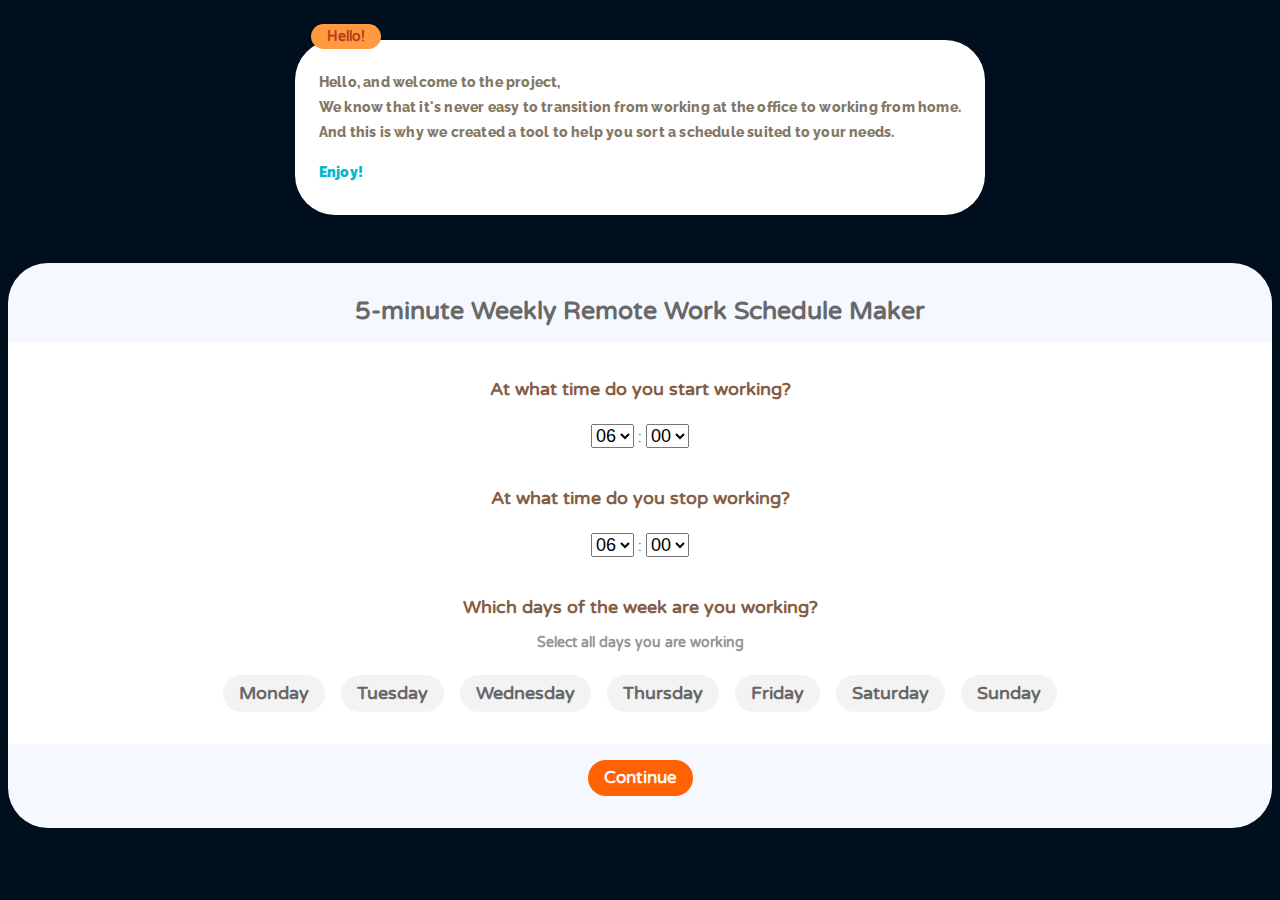
==== index.html @ c86da485 "hour placeholder" ====
<!doctype html>

<html lang="en">

<head>
  <meta charset="utf-8">
  <meta name="viewport" content="width=device-width, initial-scale=1">
  <title>Schedule Generator</title>
  <meta name="description" content="AI-Generated schedule - COVID-19 edition">
  <meta name="author" content="cjaimes - gsmets">
  <meta name="theme-color" content="#def2d9">
  <link rel="stylesheet" href="css/styles.css">
</head>


<body id="body">

    <div class="dialog-box">
        <h2 class="dialog-box__name">Hello!</h2>
        <p>Hello, and welcome to the project,<br>
            We know that it's never easy to transition from working at the office to working from home.<br>
            And this is why we created a tool to help you sort a schedule suited to your needs.
        </p>
        <p><b>Enjoy!</b></p>
    </div>
    <!-- CREATE YOUR SCHEDULE square starts here -->
    <div class="phone">
        <h1>5-minute Weekly Remote Work Schedule Maker</h1>
        <div class="phone-center">

            <form id="form_1">

                <!-- QUESTION 1 -->

                <div class="form__row">
                    <h6 class="start_work_question">At what time do you start working?</h6>
                    <div class="hourInput">
                        <select id="startwork-h" class="selectHours" name="hours">
                            <!-- This HTML is filled by makeHourInputs() -->
                        </select>
                        :
                        <select id="startwork-m" class="selectMinutes" name="minutes">
                            <!-- This HTML is filled by makeHourInputs() -->
                        </select>
                    </div>

                </div>
        
                <!-- QUESTION 2 -->

                <div class="form__row">
                    <h6>At what time do you stop working?</h6>
                    <div class="hourInput">
                        <select id="stopwork-h" class="selectHours" name="hours">
                            <!-- This HTML is filled by makeHourInputs() -->
                        </select>
                        :
                        <select id="stopwork-m" class="selectMinutes" name="minutes">
                            <!-- This HTML is filled by makeHourInputs() -->
                        </select>
                    </div>
                </div>
        
                <!-- QUESTION 3 -->

                <div class="form__row">
                    <h6>Which days of the week are you working?</h6>
                    <div class="input__group">
                        <label for="">Select all days you are working</label>
                        <div class="input__checkbox-buttons">
                            <input type="checkbox" id="workDay0" name="weekDay">
                            <label for="workDay0">Monday</label>
                            <input type="checkbox" id="workDay1" name="weekDay">
                            <label for="workDay1">Tuesday</label>
                            <input type="checkbox" id="workDay2" name="weekDay">
                            <label for="workDay2">Wednesday</label>
                            <input type="checkbox" id="workDay3" name="weekDay">
                            <label for="workDay3">Thursday</label>
                            <input type="checkbox" id="workDay4" name="weekDay">
                            <label for="workDay4">Friday</label>
                            <input type="checkbox" id="workDay5" name="weekDay">
                            <label for="workDay5">Saturday</label>
                            <input type="checkbox" id="workDay6" name="weekDay">
                            <label for="workDay6">Sunday</label>
                        </div>
                    </div>
                </div>
            </form>
            <!-- The form_2 below is displayed by nextStep() function when the button is clicked (and form_1 above is hidden) -->

            <form id="form_2" style="display: none">

                <!-- QUESTION 1 -->

                <div class="form__row">
                    <h6 class="start_work_question">At what time do you wake-up?</h6>
                    <div class="hourInput">
                        <select id="wakeup-h" class="selectHours" name="hours">
                            <!-- This HTML is filled by makeHourInputs() -->
                        </select>
                        :
                        <select id="wakeup-m" class="selectMinutes" name="minutes">
                            <!-- This HTML is filled by makeHourInputs() -->
                        </select>
                    </div>

                </div>
        
                <!-- QUESTION 2 -->

                <div class="form__row">
                    <h6>...And go to sleep?</h6>
                    <div class="hourInput">
                        <select id="tosleep-h" class="selectHours" name="hours">
                            <!-- This HTML is filled by makeHourInputs() -->
                        </select>
                        :
                        <select id="tosleep-m" class="selectMinutes" name="minutes">
                            <!-- This HTML is filled by makeHourInputs() -->
                        </select>
                    </div>
                </div>
            </form>


            <!-- Final result below is displayed by finalResult() when the finish button is clicked (and previous form is hidden) -->
            <div id='finalResult' style="display: none">
                <div id="weekdays">
                    <p>Monday</p>
                    <p>Tuesday</p>
                    <p>Wednesday</p>
                    <p>Thursday</p>
                    <p>Friday</p>
                    <p>Saturday</p>
                    <p>Sunday</p>
                </div>
                <div id="weekCalendar">
                </div>
            </div>
        </div>
     <button type="button" id="next-button" class="button" name="action">Continue</button>

     <div id="overlay" class="overlay-all overlay">
        <div id="over-square" class="overlay-all over-text">
            <p id="over-hour">-- : -- - --:--</p>
            <p id="over-text" class="overlay-all over-text">Coucou!</p>
        </div>
     </div>
     <script type="text/javascript" src="js/schedule.js"></script>
     <script type="text/javascript" src="js/front.js"></script>
</body>
</html>
---- css/styles.css ----
@import url('https://fonts.googleapis.com/css2?family=Raleway:wght@800&family=Varela+Round&display=swap');

html {
  font-size: 14px;
  background: #000F1E;
  background-size: 30px 30px;
  background-position: 0 0, 15px 15px;

}

body {
  display: flex;
  flex-direction: column;
  align-items: center;
  justify-content: center;
  font-family: 'Varela Round', sans-serif;
}

h1 {
  text-align: center;
  font-size: 1.8rem;
}

h2 {
  text-align: center;
  font-size: 1.6rem;
}

.phone {
  width: 100%;
  max-width: 1400px;
  box-sizing: border-box;
  margin: 16px auto;
  border-radius: 40px;
  padding: 16px 0px;
  padding-bottom: 16px;
  background: #F5F8FF;
  color: #686868;
  overflow: hidden;
  box-shadow: 0 1px 3px rgba(0, 0, 0, 0.06), 0 1px 2px rgba(0, 0, 0, 0.08);
}

.phone-center {
  background: white;
  display: flex;
  flex-direction: column;
  align-items: center;
}

form {
    margin-top: 2em;
}

.dialog-box {
  background: white;
  box-sizing: border-box;
  padding: 16px 24px;
  margin: 32px auto;
  position: relative;
  border-radius: 40px;
  max-width: 800px;
  box-shadow: 0 1px 3px rgba(0, 0, 0, 0.06), 0 1px 2px rgba(0, 0, 0, 0.08);
}

.dialog-box-lng {
  text-align: center;
}

.dialog-box-lng p,
.dialog-box-lng select {
  display: inline;
}

.dialog-box-lng select {
  font-size: 1rem;
  padding: 4px;
  font-weight: bold;
  border-radius: 4px;
  border-color: #DEF2D9;
  color: #837865;
  cursor: pointer;
  
}

.dialog-box-lng select:hover {
  background-color: #EBFEFD;
  border-color: #5ECEDB;
  box-shadow: 0 2px 4px rgba(0, 0, 0, 0.16);
}

.dialog-box-lng select:focus {
  outline: none;
}

.dialog-box p {
  font-family: 'Raleway', sans-serif;
  font-weight: 800;
  font-size: 1rem;
  color: #837865;
  letter-spacing: 0.2px;
  line-height: 1.8rem;
}

.dialog-box b,
.dialog-box a {
  color: #0AB5CD;
  
}

.dialog-box i {
  font-style: normal;
  color: #aaa;
}

.dialog-box a:hover {
  color: #5ECEDB
}

.dialog-box .dialog-box__name {
  position: absolute;
  left: 16px;
  top: -28px;
  font-size: 1rem;
  color: #BA3B1F;
  padding: 4px 16px;
  background: #FF9A40;
  border-radius: 40px;
}

.input__form {
  background: white;
  display: flex;
  flex-direction: column;
  padding: 16px;
  align-items: center;
}

.form__row {
  display: flex;
  flex-wrap: wrap;
  margin-bottom: 16px;
  justify-content: center;
  align-items: center;
}

.form__row h6 {
  width: 100%;
  display: block;
  font-weight: 800;
  font-size: 1.25rem;
  margin: 8px auto;
  color: #845E44;
  text-align: center;
}

.form__flex-wrap {
  margin-top: 8px;
  display: flex;
  flex-wrap: wrap;
  width: 100%;
  max-width: 1080px;
  justify-content: center;
}

.input__group {
  display: flex;
  flex-direction: column;
  margin: 8px;
  align-items: center;
}

.input__group label {
  font-size: 1rem;
  font-weight: bold;
  margin-bottom: 8px;
  opacity: 0.7;
  text-align: center;
}

.form__flex-wrap .input__group label {
  margin-left: 0px;
  margin-bottom: 8px;
}

.input__form i {
  text-align: center;
  display: block;
  font-style: normal;
  color: #aaa;
  font-size: 0.9rem;
  margin: 8px auto;
}

.input__form>.form__row input {
  margin: 0px auto;
}

input {
  border: 0px solid white;
  border-radius: 40px;
  padding: 8px 16px;
  font-size: 1.25rem;
  font-family: inherit;
  color: inherit;
  font-weight: bold;
  
  margin: 8px 0px;
}

input[type=number]:placeholder-shown {
  background: #f3f3f3;
}

input[type=number]:not(:placeholder-shown) {
  background: transparent;
  color: #0AB5CD;
}

input[type=number]:placeholder-shown:hover {
  cursor: pointer;
  transform: scale(1.1);
  transition: 0.2s all;
  box-shadow: 0 1px 6px rgba(0, 0, 0, 0.05), 0 3px 6px rgba(0, 0, 0, 0.09);
}

input[type=number]:focus {
  outline: none;
  transform: scale(1.1);
  transition: 0.2s all;
  background: white;
  box-shadow: 0 1px 6px rgba(0, 0, 0, 0.05), 0 3px 6px rgba(0, 0, 0, 0.09);
}

input[type=number]:focus::placeholder {
  opacity: 0;
}

input[type=number] {
  width: 60px;
  text-align: center;
}

input[type=number]:disabled {
  background: inherit;
}

input[type=number]:disabled:hover {
  box-shadow: none;
  transform: none;
  cursor: default;
}

input::-webkit-outer-spin-button,
input::-webkit-inner-spin-button {
  -webkit-appearance: none;
  margin: 0;
}

input[type=number] {
  -moz-appearance: textfield;
}

.input__radio-buttons {
  display: flex;
  flex-wrap: wrap;
  justify-content: center;
  margin-top: 8px;
}

.input__radio-buttons input[type=radio] {
  display: none;
}

.input__radio-buttons input[type="radio"]+label {
  opacity: 1;
  border: none;
  border-radius: 40px;
  background: #F3F3F3;
  padding: 8px 16px;
  font-size: 1.25rem;
  font-family: inherit;
  font-weight: bold;
  
  margin: 8px;
}

.input__radio-buttons input[type="radio"]:not(:checked)+label:hover {
  cursor: pointer;
  background: #F5F8FF;
  transform: scale(1.1);
  transition: 0.2s all;
  box-shadow: 0 1px 6px rgba(0, 0, 0, 0.05), 0 3px 6px rgba(0, 0, 0, 0.09);
}

.input__radio-buttons input[type="radio"]:checked+label {
  background: #0AB5CD;
  color: #FFF;
}

.input__checkbox-buttons {
  display: flex;
  flex-wrap: wrap;
  justify-content: center;
  margin-top: 8px;
}

.input__checkbox-buttons input[type=checkbox] {
  display: none;
}

.input__checkbox-buttons input[type="checkbox"]+label {
  opacity: 1;
  border: none;
  border-radius: 40px;
  background: #F3F3F3;
  padding: 8px 16px;
  font-size: 1.25rem;
  font-family: inherit;
  font-weight: bold;
  
  margin: 8px;
}

.input__checkbox-buttons input[type="checkbox"]:not(:checked)+label:hover {
  cursor: pointer;
  background: #F5F8FF;
  transform: scale(1.1);
  transition: 0.2s all;
  box-shadow: 0 1px 6px rgba(0, 0, 0, 0.05), 0 3px 6px rgba(0, 0, 0, 0.09);
}

.input__checkbox-buttons input[type="checkbox"]:checked+label {
  background: #0AB5CD;
  color: #FFF;
}

.button {
  color: #fff9f9;
  font-family: inherit;
  font-weight: bold;
  padding: 8px 16px;
  border-width: 0px;
  border-radius: 40px;
  background: #ff6202;
  font-size: 1.2rem;
  
  position: relative;
  margin: 16px auto;
  display: block;
}

.selectHours,
.selectMinutes {
  margin: 16px auto;
}

.button:hover {
  transform: scale(1.1);
  cursor: pointer;
  opacity: 1;
  box-shadow: 0 1px 6px rgba(0, 0, 0, 0.05), 0 3px 6px rgba(0, 0, 0, 0.09);
  transition: 0.2s all;
}

button:focus {outline:0;}

select:focus {outline:0;}

.button.button--reset {
  color: #E45B5B;
}

select {
  font-size: large;
}

.day, #weekdays p {
  width: calc(100% / 7);
  min-width: 77px;
}

#weekdays p {
  text-align: center;
  font-family: 'Raleway', sans-serif;
  font-weight: 800;
  font-size: 1rem;
  color: #837865;
}

.day:not(:last-child) {
  border-right: 1px solid white;
}

.hour {
  width: 100%;
}

.minutes {
  box-sizing: border-box;
  width: 100%;
  min-width: 77px;
  text-align: center;
  height: calc(1000px / 36);
}

.minutes p {
  margin: 0px;
  height: 0px;
  margin-block-end: 0;
  margin-block-start: 0;
  text-align: center;
  padding: 4px 0px;
  font-family: 'Varela Round', sans-serif;
  font-weight: 800;
  font-size: 1rem;
  color: #4f5858;
}

#finalResult {
  align-items: center;
  width: 80%;
}

#weekCalendar {
  display: flex;
  border-radius: 5px;
  width: 100%;
  min-width: 550px;
  border: 1px solid rgb(77, 77, 77);
}
#weekdays {
  display: flex;
}

.task5 {
  background-color: orange;
}

.task2 {
  background-color: lightblue;
}

.task3 {
  background-color: lightpink;
}

.task9 {
  background-color: lightgreen;
}

.task8 {
  background-color: lightcoral;
}

.topExt:not(.task1) {
  border-top-left-radius: 5px;
  border-top-right-radius: 5px;
  border-top: 1px solid white;
}

.botExt:not(.task1) {
  border-bottom-left-radius: 5px;
  border-bottom-right-radius: 5px;
  border-bottom: 1px solid white;
}

#overlay {
  position: fixed; /* Sit on top of the page content */
  display: none; /* Hidden by default */
  width: 100%; /* Full width (cover the whole page) */
  height: 100%; /* Full height (cover the whole page) */
  top: 0;
  left: 0;
  right: 0;
  bottom: 0;
  background-color: rgba(0,0,0,0.5); /* Black background with opacity */
  z-index: 2; /* Specify a stack order in case you're using a different order for other elements */
  cursor: pointer; /* Add a pointer on hover */
}

#overlay p {
  text-align: center;
  border-radius: 10px;
  position: absolute;
  width: 50%;
  top: auto;
  left: 50%;
  font-size: 50px;
  color: rgb(36, 36, 36);
  transform: translate(-50%,-50%);
  -ms-transform: translate(-50%,-50%);
}

#over-square{
  vertical-align: top;
  text-align: center;
  border-radius: 10px;
  position: absolute;
  width: 50%;
  height: 40%;
  top: 50%;
  left: 50%;
  font-size: 50px;
  color: rgb(36, 36, 36);
  transform: translate(-50%,-50%);
  -ms-transform: translate(-50%,-50%);
}
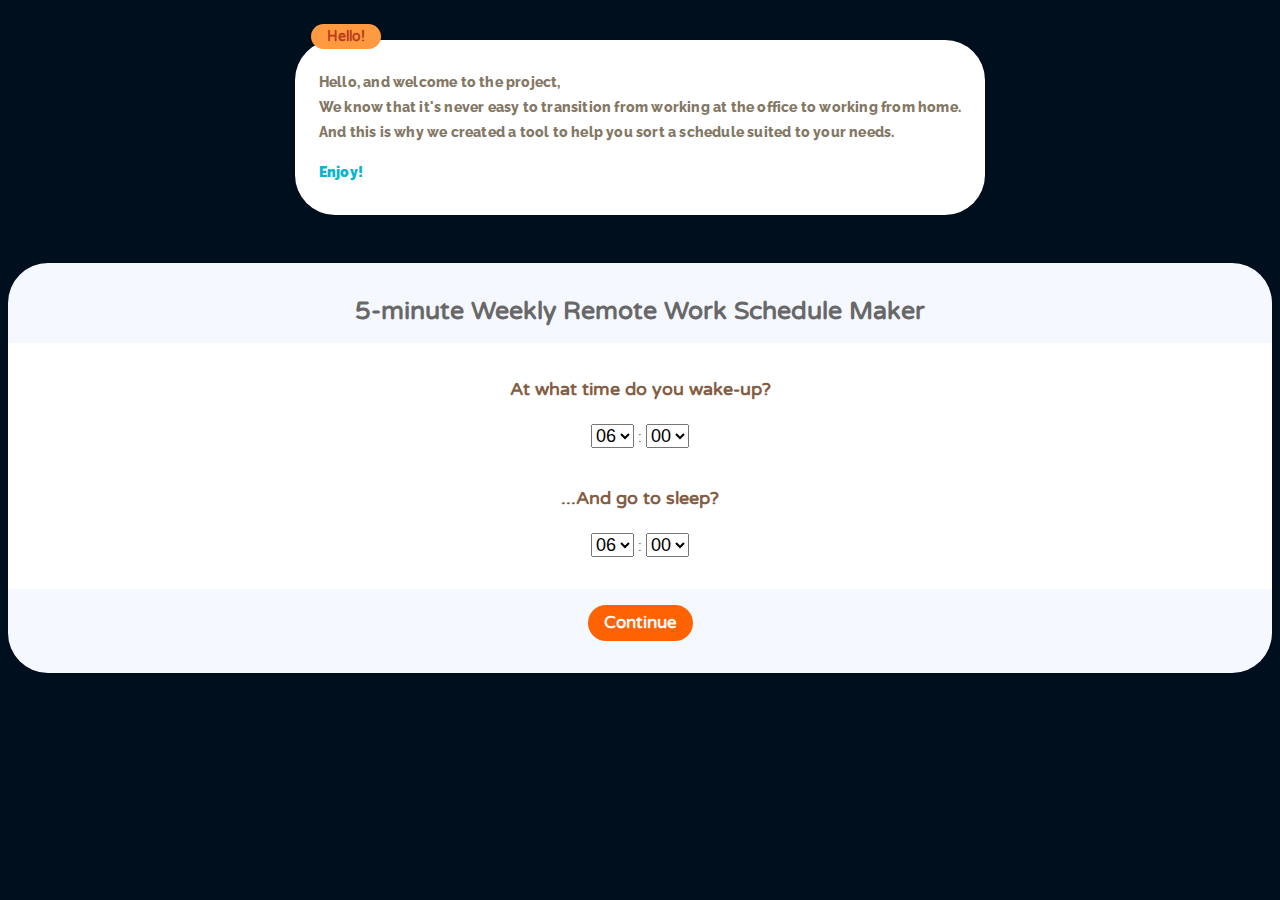
==== commit 67bb522e: "front implementation of wakeup time" ====
--- a/index.html
+++ b/index.html
@@ -28,7 +28,43 @@
         <h1>5-minute Weekly Remote Work Schedule Maker</h1>
         <div class="phone-center">
 
-            <form id="form_1">
+            <form id="form_1" style="display: block">
+
+                <!-- QUESTION 1 -->
+
+                <div class="form__row">
+                    <h6 class="start_work_question">At what time do you wake-up?</h6>
+                    <div class="hourInput">
+                        <select id="wakeup-h" class="selectHours" name="hours">
+                            <!-- This HTML is filled by makeHourInputs() -->
+                        </select>
+                        :
+                        <select id="wakeup-m" class="selectMinutes" name="minutes">
+                            <!-- This HTML is filled by makeHourInputs() -->
+                        </select>
+                    </div>
+
+                </div>
+        
+                <!-- QUESTION 2 -->
+
+                <div class="form__row">
+                    <h6>...And go to sleep?</h6>
+                    <div class="hourInput">
+                        <select id="tobed-h" class="selectHours" name="hours">
+                            <!-- This HTML is filled by makeHourInputs() -->
+                        </select>
+                        :
+                        <select id="tobed-m" class="selectMinutes" name="minutes">
+                            <!-- This HTML is filled by makeHourInputs() -->
+                        </select>
+                    </div>
+                </div>
+            </form>
+
+            <!-- The form_2 below is displayed by nextStep1() function when the button is clicked (and form_1 above is hidden) -->
+
+            <form id="form_2" style="display: none">
 
                 <!-- QUESTION 1 -->
 
@@ -86,20 +122,22 @@
                     </div>
                 </div>
             </form>
-            <!-- The form_2 below is displayed by nextStep() function when the button is clicked (and form_1 above is hidden) -->
-
-            <form id="form_2" style="display: none">
+
+    
+            <!-- The form_3 below is displayed by nextStep2() function when the button is clicked (and form_1 above is hidden) -->
+
+            <form id="form_3" style="display: none">
 
                 <!-- QUESTION 1 -->
 
                 <div class="form__row">
-                    <h6 class="start_work_question">At what time do you wake-up?</h6>
-                    <div class="hourInput">
-                        <select id="wakeup-h" class="selectHours" name="hours">
-                            <!-- This HTML is filled by makeHourInputs() -->
-                        </select>
-                        :
-                        <select id="wakeup-m" class="selectMinutes" name="minutes">
+                    <h6 class="start_work_question">When would you like to have lunch?</h6>
+                    <div class="hourInput">
+                        <select id="lunch-h" class="selectHours" name="hours">
+                            <!-- This HTML is filled by makeHourInputs() -->
+                        </select>
+                        :
+                        <select id="lunch-m" class="selectMinutes" name="minutes">
                             <!-- This HTML is filled by makeHourInputs() -->
                         </select>
                     </div>
@@ -109,23 +147,23 @@
                 <!-- QUESTION 2 -->
 
                 <div class="form__row">
-                    <h6>...And go to sleep?</h6>
-                    <div class="hourInput">
-                        <select id="tosleep-h" class="selectHours" name="hours">
-                            <!-- This HTML is filled by makeHourInputs() -->
-                        </select>
-                        :
-                        <select id="tosleep-m" class="selectMinutes" name="minutes">
+                    <h6>And when would you like to have dinner?</h6>
+                    <div class="hourInput">
+                        <select id="dinner-h" class="selectHours" name="hours">
+                            <!-- This HTML is filled by makeHourInputs() -->
+                        </select>
+                        :
+                        <select id="dinner-m" class="selectMinutes" name="minutes">
                             <!-- This HTML is filled by makeHourInputs() -->
                         </select>
                     </div>
                 </div>
             </form>
-
 
             <!-- Final result below is displayed by finalResult() when the finish button is clicked (and previous form is hidden) -->
             <div id='finalResult' style="display: none">
                 <div id="weekdays">
+                    <p id="emptyDay">      </p>
                     <p>Monday</p>
                     <p>Tuesday</p>
                     <p>Wednesday</p>
@@ -134,7 +172,30 @@
                     <p>Saturday</p>
                     <p>Sunday</p>
                 </div>
-                <div id="weekCalendar">
+                <div id="calendarAndHours">
+                    <div class="day" id="hourCol">
+                        <p class="hour">06:00 &nbsp-</p>
+                        <p class="hour">07:00 &nbsp-</p>
+                        <p class="hour">08:00 &nbsp-</p>
+                        <p class="hour">09:00 &nbsp-</p>
+                        <p class="hour">10:00 &nbsp-</p>
+                        <p class="hour">11:00 &nbsp-</p>
+                        <p class="hour">12:00 &nbsp-</p>
+                        <p class="hour">13:00 &nbsp-</p>
+                        <p class="hour">14:00 &nbsp-</p>
+                        <p class="hour">15:00 &nbsp-</p>
+                        <p class="hour">16:00 &nbsp-</p>
+                        <p class="hour">17:00 &nbsp-</p>
+                        <p class="hour">18:00 &nbsp-</p>
+                        <p class="hour">19:00 &nbsp-</p>
+                        <p class="hour">20:00 &nbsp-</p>
+                        <p class="hour">21:00 &nbsp-</p>
+                        <p class="hour">22:00 &nbsp-</p>
+                        <p class="hour">23:00 &nbsp-</p>
+                        <p class="hour">00:00 &nbsp-</p>
+                    </div>
+                    <div id="weekCalendar">
+                    </div>
                 </div>
             </div>
         </div>
--- a/css/styles.css
+++ b/css/styles.css
@@ -393,6 +393,7 @@
 
 .hour {
   width: 100%;
+  height: calc(900px / 18);
 }
 
 .minutes {
@@ -400,7 +401,7 @@
   width: 100%;
   min-width: 77px;
   text-align: center;
-  height: calc(1000px / 36);
+  height: 50%;
 }
 
 .minutes p {
@@ -416,9 +417,22 @@
   color: #4f5858;
 }
 
+#hourCol p {
+  margin: 0px;
+  margin-block-end: 0;
+  margin-block-start: 0;
+  text-align: right;
+  font-weight: 800;
+  font-size: 1rem;
+  height: calc(900px / 18);
+  transform: translateY(-17%);
+  font-family: 'Raleway', sans-serif;
+  color: #837865;
+}
+
 #finalResult {
   align-items: center;
-  width: 80%;
+  width: 90%;
 }
 
 #weekCalendar {
@@ -428,12 +442,28 @@
   min-width: 550px;
   border: 1px solid rgb(77, 77, 77);
 }
+
+#calendarAndHours {
+  display: flex;
+  border-radius: 5px;
+  width: 100%;
+  min-width: 550px;
+}
+
 #weekdays {
   display: flex;
 }
 
 .task5 {
   background-color: orange;
+}
+
+.task0 {
+  background-color: lightseagreen;
+}
+
+.task11 {
+  background-color: grey;
 }
 
 .task2 {
@@ -478,17 +508,17 @@
   cursor: pointer; /* Add a pointer on hover */
 }
 
-#overlay p {
-  text-align: center;
-  border-radius: 10px;
-  position: absolute;
-  width: 50%;
-  top: auto;
-  left: 50%;
-  font-size: 50px;
-  color: rgb(36, 36, 36);
-  transform: translate(-50%,-50%);
-  -ms-transform: translate(-50%,-50%);
+#over-hour {
+  font-size: 30px;
+}
+
+#hourCol, p#emptyDay {
+  width: 5%;
+  text-align: right;
+}
+
+#hourCol {
+  height: 908px;
 }
 
 #over-square{
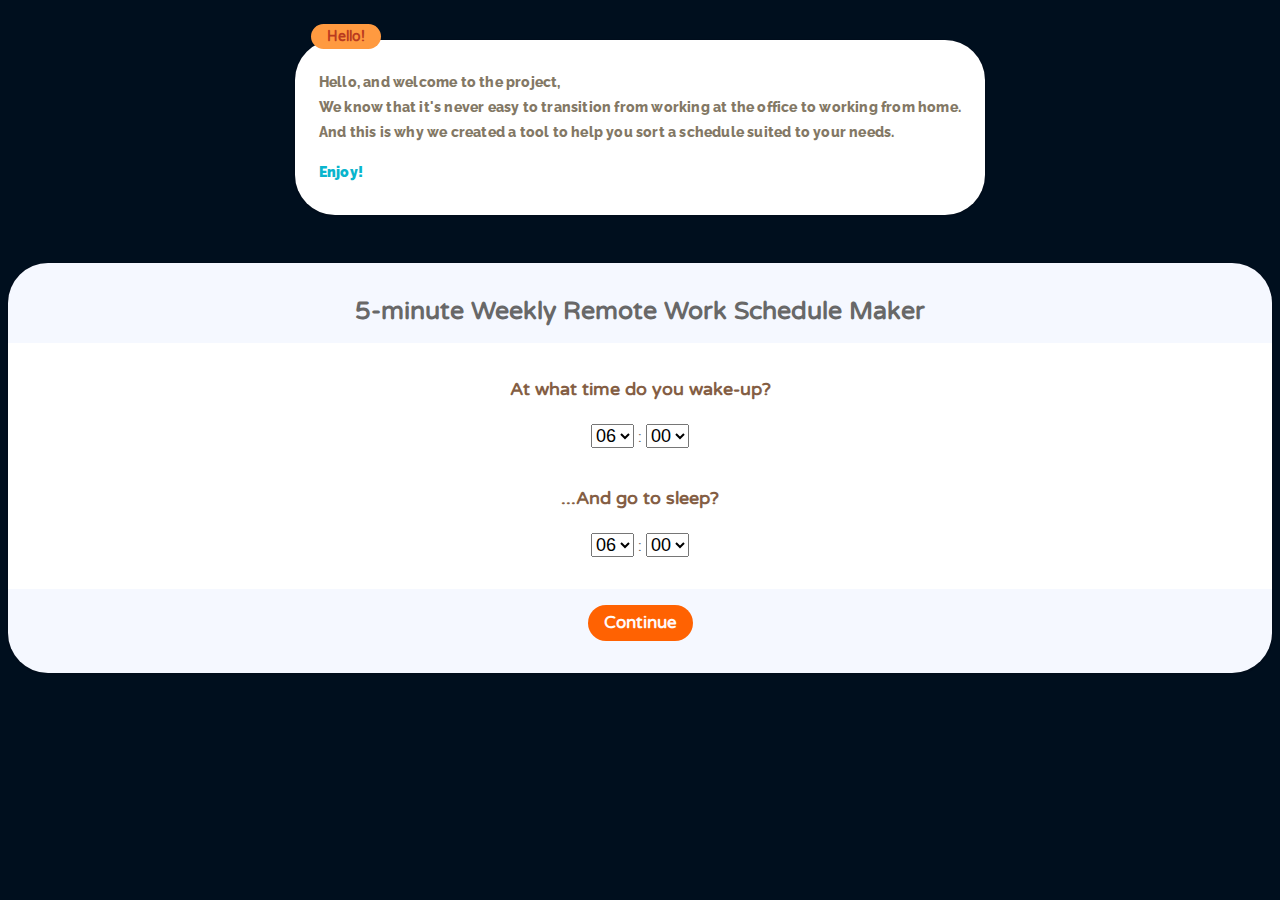
==== commit 12004355: "not working - lunch/dinner implementation" ====
--- a/index.html
+++ b/index.html
@@ -205,6 +205,7 @@
         <div id="over-square" class="overlay-all over-text">
             <p id="over-hour">-- : -- - --:--</p>
             <p id="over-text" class="overlay-all over-text">Coucou!</p>
+            <p id="over-details" class="overlay-all over-details"></p>
         </div>
      </div>
      <script type="text/javascript" src="js/schedule.js"></script>
--- a/css/styles.css
+++ b/css/styles.css
@@ -521,6 +521,10 @@
   height: 908px;
 }
 
+#over-details {
+  font-size: 15px;
+}
+
 #over-square{
   vertical-align: top;
   text-align: center;
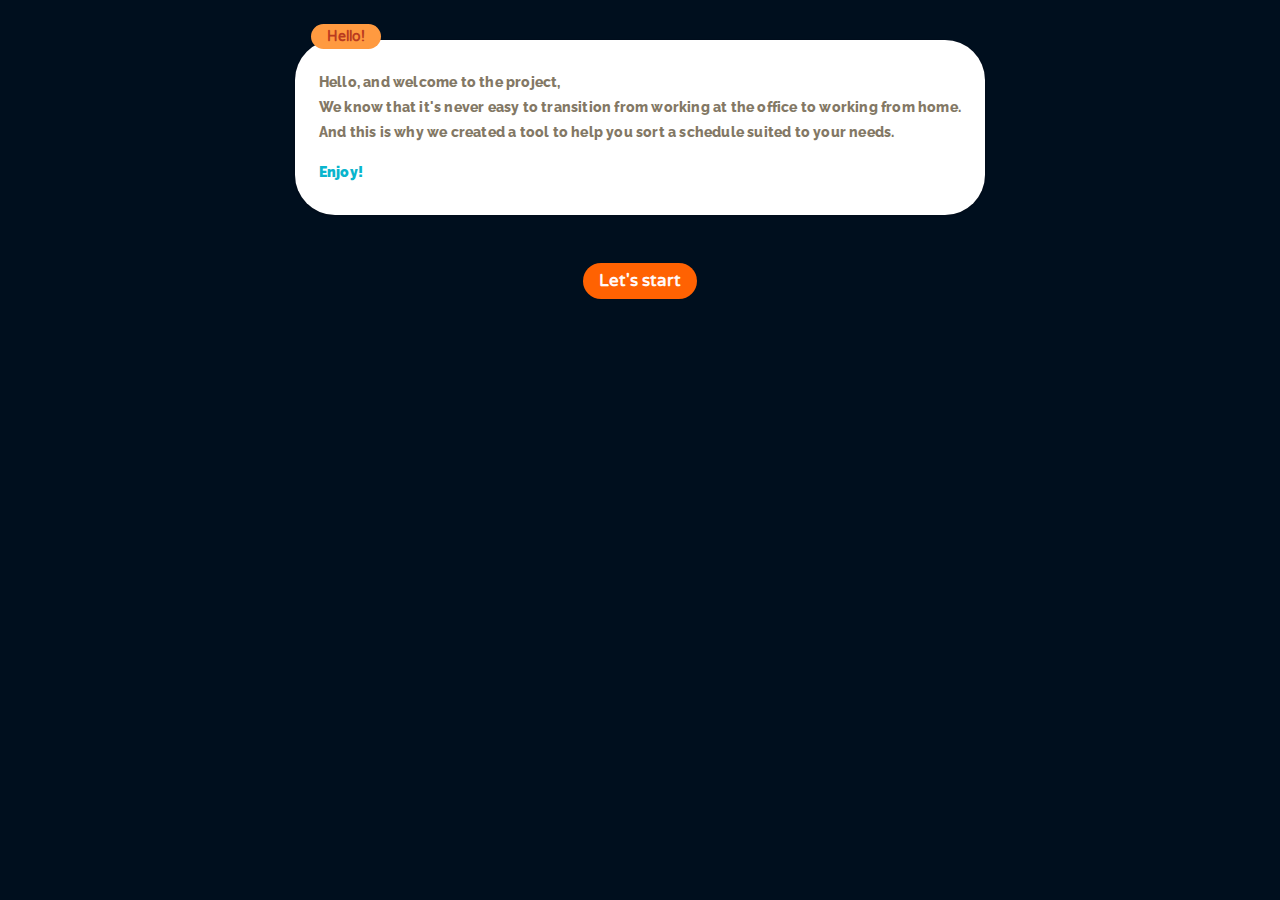
==== commit ebf200d1: "experiment landing front" ====
--- a/index.html
+++ b/index.html
@@ -15,7 +15,7 @@
 
 <body id="body">
 
-    <div class="dialog-box">
+    <div id="d-box" class="dialog-box">
         <h2 class="dialog-box__name">Hello!</h2>
         <p>Hello, and welcome to the project,<br>
             We know that it's never easy to transition from working at the office to working from home.<br>
@@ -23,8 +23,11 @@
         </p>
         <p><b>Enjoy!</b></p>
     </div>
+
+    <button type="button" id="start-button" class="button" name="action">Let's start</button>
+
     <!-- CREATE YOUR SCHEDULE square starts here -->
-    <div class="phone">
+    <div class="phone hidden" id="phone">
         <h1>5-minute Weekly Remote Work Schedule Maker</h1>
         <div class="phone-center">
 
@@ -205,7 +208,8 @@
         <div id="over-square" class="overlay-all over-text">
             <p id="over-hour">-- : -- - --:--</p>
             <p id="over-text" class="overlay-all over-text">Coucou!</p>
-            <p id="over-details" class="overlay-all over-details"></p>
+            <div id="over-details" class="overlay-all over-details">
+            </div>
         </div>
      </div>
      <script type="text/javascript" src="js/schedule.js"></script>
--- a/css/styles.css
+++ b/css/styles.css
@@ -454,16 +454,20 @@
   display: flex;
 }
 
-.task5 {
+.task5, .task6 {
   background-color: orange;
 }
 
 .task0 {
-  background-color: lightseagreen;
-}
-
-.task11 {
-  background-color: grey;
+  background-color: rgb(126, 190, 187);
+}
+
+.task7 {
+  background-color: plum;
+}
+
+.task1 {
+  background-color: white;
 }
 
 .task2 {
@@ -512,6 +516,10 @@
   font-size: 30px;
 }
 
+#over-text, #over-text p {
+  margin: 20px 0px;
+}
+
 #hourCol, p#emptyDay {
   width: 5%;
   text-align: right;
@@ -521,8 +529,27 @@
   height: 908px;
 }
 
+.overlay-buttons {
+  text-align: center;
+}
+
+.overlay-buttons .button {
+  margin: 5px;
+}
+
 #over-details {
   font-size: 15px;
+}
+
+#over-details p {
+  margin: 10px 0px;
+  height: 0px;
+  text-align: center;
+  padding: 4px 0px;
+  font-family: 'Varela Round', sans-serif;
+  font-weight: 800;
+  font-size: 20px;
+  color: rgb(36, 36, 36);
 }
 
 #over-square{
@@ -532,10 +559,60 @@
   position: absolute;
   width: 50%;
   height: 40%;
+  min-height: 336px;
   top: 50%;
   left: 50%;
   font-size: 50px;
   color: rgb(36, 36, 36);
   transform: translate(-50%,-50%);
   -ms-transform: translate(-50%,-50%);
+}
+
+
+.dialog-box p {
+
+  -webkit-animation: fadein 2s; /* Safari, Chrome and Opera > 12.1 */
+     -moz-animation: fadein 2s; /* Firefox < 16 */
+      -ms-animation: fadein 2s; /* Internet Explorer */
+       -o-animation: fadein 2s; /* Opera < 12.1 */
+          animation: fadein 2s;
+}
+
+@keyframes fadein {
+  from { opacity: 0; }
+  to   { opacity: 1; }
+}
+
+/* Firefox < 16 */
+@-moz-keyframes fadein {
+  from { opacity: 0; }
+  to   { opacity: 1; }
+}
+
+/* Safari, Chrome and Opera > 12.1 */
+@-webkit-keyframes fadein {
+  from { opacity: 0; }
+  to   { opacity: 1; }
+}
+
+/* Internet Explorer */
+@-ms-keyframes fadein {
+  from { opacity: 0; }
+  to   { opacity: 1; }
+}
+
+/* Opera < 12.1 */
+@-o-keyframes fadein {
+  from { opacity: 0; }
+  to   { opacity: 1; }
+}
+
+.hidden, .hidden:hover{
+  transition: opacity 1s ease-out;
+  opacity: 0;
+  overflow: hidden;
+}
+.visible {
+  transition: opacity 1s ease-out;
+  opacity: 1;
 }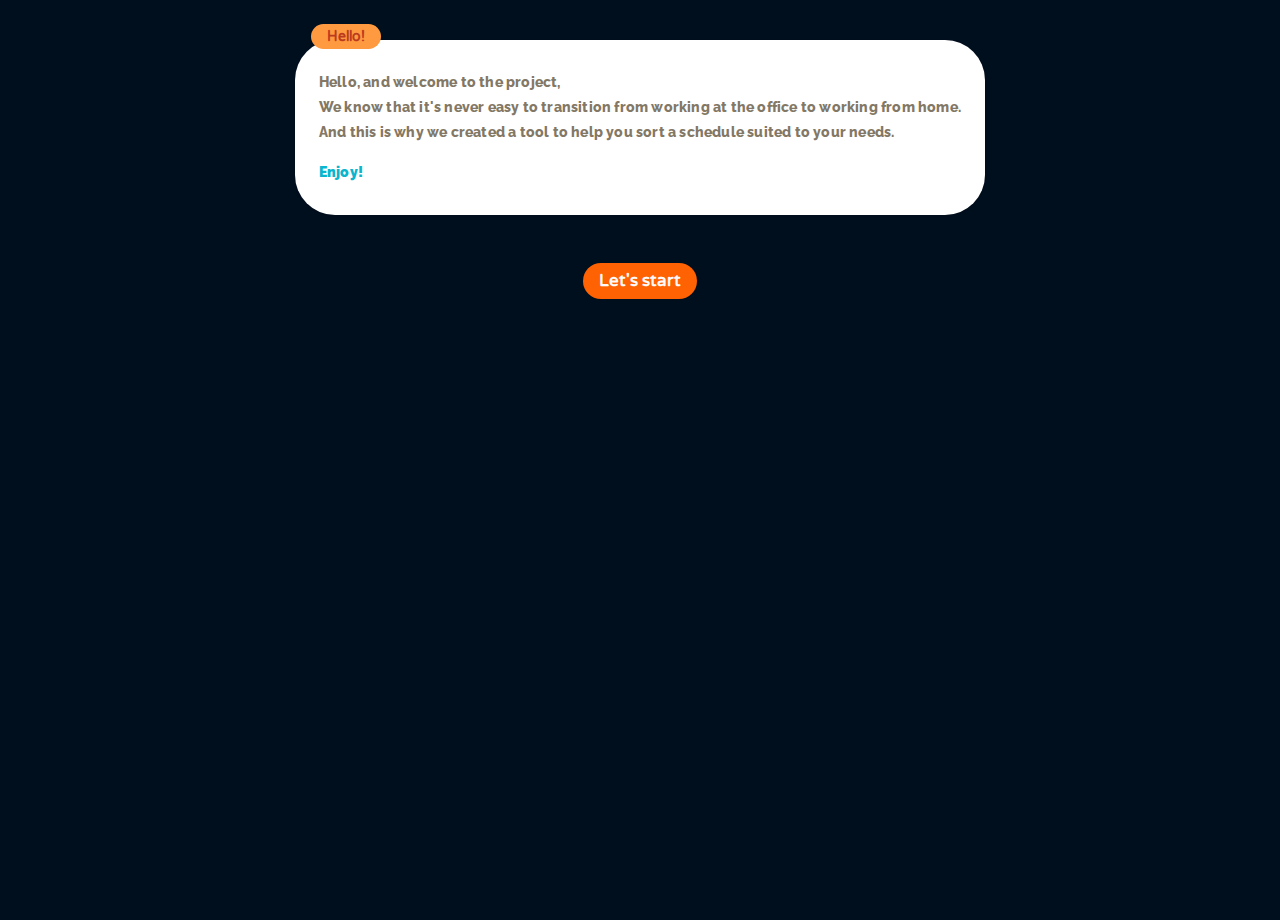
==== commit 61b7ca36: "Modulable exercise and zen activity" ====
--- a/index.html
+++ b/index.html
@@ -16,7 +16,7 @@
 <body id="body">
 
     <div id="d-box" class="dialog-box">
-        <h2 class="dialog-box__name">Hello!</h2>
+        <h2 id="d-name" class="dialog-box__name">Hello!</h2>
         <p>Hello, and welcome to the project,<br>
             We know that it's never easy to transition from working at the office to working from home.<br>
             And this is why we created a tool to help you sort a schedule suited to your needs.
@@ -32,42 +32,6 @@
         <div class="phone-center">
 
             <form id="form_1" style="display: block">
-
-                <!-- QUESTION 1 -->
-
-                <div class="form__row">
-                    <h6 class="start_work_question">At what time do you wake-up?</h6>
-                    <div class="hourInput">
-                        <select id="wakeup-h" class="selectHours" name="hours">
-                            <!-- This HTML is filled by makeHourInputs() -->
-                        </select>
-                        :
-                        <select id="wakeup-m" class="selectMinutes" name="minutes">
-                            <!-- This HTML is filled by makeHourInputs() -->
-                        </select>
-                    </div>
-
-                </div>
-        
-                <!-- QUESTION 2 -->
-
-                <div class="form__row">
-                    <h6>...And go to sleep?</h6>
-                    <div class="hourInput">
-                        <select id="tobed-h" class="selectHours" name="hours">
-                            <!-- This HTML is filled by makeHourInputs() -->
-                        </select>
-                        :
-                        <select id="tobed-m" class="selectMinutes" name="minutes">
-                            <!-- This HTML is filled by makeHourInputs() -->
-                        </select>
-                    </div>
-                </div>
-            </form>
-
-            <!-- The form_2 below is displayed by nextStep1() function when the button is clicked (and form_1 above is hidden) -->
-
-            <form id="form_2" style="display: none">
 
                 <!-- QUESTION 1 -->
 
@@ -127,6 +91,42 @@
             </form>
 
     
+            <!-- The form_2 below is displayed by nextStep2() function when the button is clicked (and form_1 above is hidden) -->
+
+            <form id="form_2" style="display: none">
+
+                <!-- QUESTION 1 -->
+
+                <div class="form__row">
+                    <h6 class="start_work_question">When would you like to have lunch?</h6>
+                    <div class="hourInput">
+                        <select id="lunch-h" class="selectHours" name="hours">
+                            <!-- This HTML is filled by makeHourInputs() -->
+                        </select>
+                        :
+                        <select id="lunch-m" class="selectMinutes" name="minutes">
+                            <!-- This HTML is filled by makeHourInputs() -->
+                        </select>
+                    </div>
+
+                </div>
+        
+                <!-- QUESTION 2 -->
+
+                <div class="form__row">
+                    <h6>And when would you like to have dinner?</h6>
+                    <div class="hourInput">
+                        <select id="dinner-h" class="selectHours" name="hours">
+                            <!-- This HTML is filled by makeHourInputs() -->
+                        </select>
+                        :
+                        <select id="dinner-m" class="selectMinutes" name="minutes">
+                            <!-- This HTML is filled by makeHourInputs() -->
+                        </select>
+                    </div>
+                </div>
+            </form>
+
             <!-- The form_3 below is displayed by nextStep2() function when the button is clicked (and form_1 above is hidden) -->
 
             <form id="form_3" style="display: none">
@@ -134,32 +134,21 @@
                 <!-- QUESTION 1 -->
 
                 <div class="form__row">
-                    <h6 class="start_work_question">When would you like to have lunch?</h6>
-                    <div class="hourInput">
-                        <select id="lunch-h" class="selectHours" name="hours">
-                            <!-- This HTML is filled by makeHourInputs() -->
-                        </select>
-                        :
-                        <select id="lunch-m" class="selectMinutes" name="minutes">
-                            <!-- This HTML is filled by makeHourInputs() -->
-                        </select>
-                    </div>
+                    <h6 class="start_work_question">Your favorite physical activity</h6>
+                    <div class="input__group">
+                        <input type="text" id="exercise-act" placeholder="running/workout/etc...">
+                      </div>
 
                 </div>
         
                 <!-- QUESTION 2 -->
 
                 <div class="form__row">
-                    <h6>And when would you like to have dinner?</h6>
-                    <div class="hourInput">
-                        <select id="dinner-h" class="selectHours" name="hours">
-                            <!-- This HTML is filled by makeHourInputs() -->
-                        </select>
-                        :
-                        <select id="dinner-m" class="selectMinutes" name="minutes">
-                            <!-- This HTML is filled by makeHourInputs() -->
-                        </select>
-                    </div>
+                    <h6 class="start_work_question">Your favorite zen and calming activity</h6>
+                    <div class="input__group">
+                        <input type="text" id="zen-act" placeholder="yoga/meditation/etc...">
+                      </div>
+
                 </div>
             </form>
 
@@ -214,5 +203,8 @@
      </div>
      <script type="text/javascript" src="js/schedule.js"></script>
      <script type="text/javascript" src="js/front.js"></script>
+     <script type="text/javascript">
+        window.addEventListener('keydown',function(e){if(e.keyIdentifier=='U+000A'||e.keyIdentifier=='Enter'||e.keyCode==13){if(e.target.nodeName=='INPUT'&&e.target.type=='text'){e.preventDefault();return false;}}},true);
+    </script>
 </body>
 </html>
--- a/css/styles.css
+++ b/css/styles.css
@@ -207,23 +207,23 @@
   margin: 8px 0px;
 }
 
-input[type=number]:placeholder-shown {
+input[type=text]:placeholder-shown {
   background: #f3f3f3;
 }
 
-input[type=number]:not(:placeholder-shown) {
+input[type=text]:not(:placeholder-shown) {
   background: transparent;
   color: #0AB5CD;
 }
 
-input[type=number]:placeholder-shown:hover {
+input[type=text]:placeholder-shown:hover {
   cursor: pointer;
   transform: scale(1.1);
   transition: 0.2s all;
   box-shadow: 0 1px 6px rgba(0, 0, 0, 0.05), 0 3px 6px rgba(0, 0, 0, 0.09);
 }
 
-input[type=number]:focus {
+input[type=text]:focus {
   outline: none;
   transform: scale(1.1);
   transition: 0.2s all;
@@ -231,20 +231,20 @@
   box-shadow: 0 1px 6px rgba(0, 0, 0, 0.05), 0 3px 6px rgba(0, 0, 0, 0.09);
 }
 
-input[type=number]:focus::placeholder {
+input[type=text]:focus::placeholder {
   opacity: 0;
 }
 
-input[type=number] {
-  width: 60px;
-  text-align: center;
-}
-
-input[type=number]:disabled {
+input[type=text] {
+  width: 200px;
+  text-align: center;
+}
+
+input[type=text]:disabled {
   background: inherit;
 }
 
-input[type=number]:disabled:hover {
+input[type=text]:disabled:hover {
   box-shadow: none;
   transform: none;
   cursor: default;
@@ -256,7 +256,7 @@
   margin: 0;
 }
 
-input[type=number] {
+input[type=text] {
   -moz-appearance: textfield;
 }
 
@@ -467,7 +467,11 @@
 }
 
 .task1 {
-  background-color: white;
+  background-color: lightgray;
+}
+
+.task4 {
+  background-color: #b4b4ff;
 }
 
 .task2 {
@@ -607,7 +611,7 @@
   to   { opacity: 1; }
 }
 
-.hidden, .hidden:hover{
+.hidden, .hidden:hover {
   transition: opacity 1s ease-out;
   opacity: 0;
   overflow: hidden;
